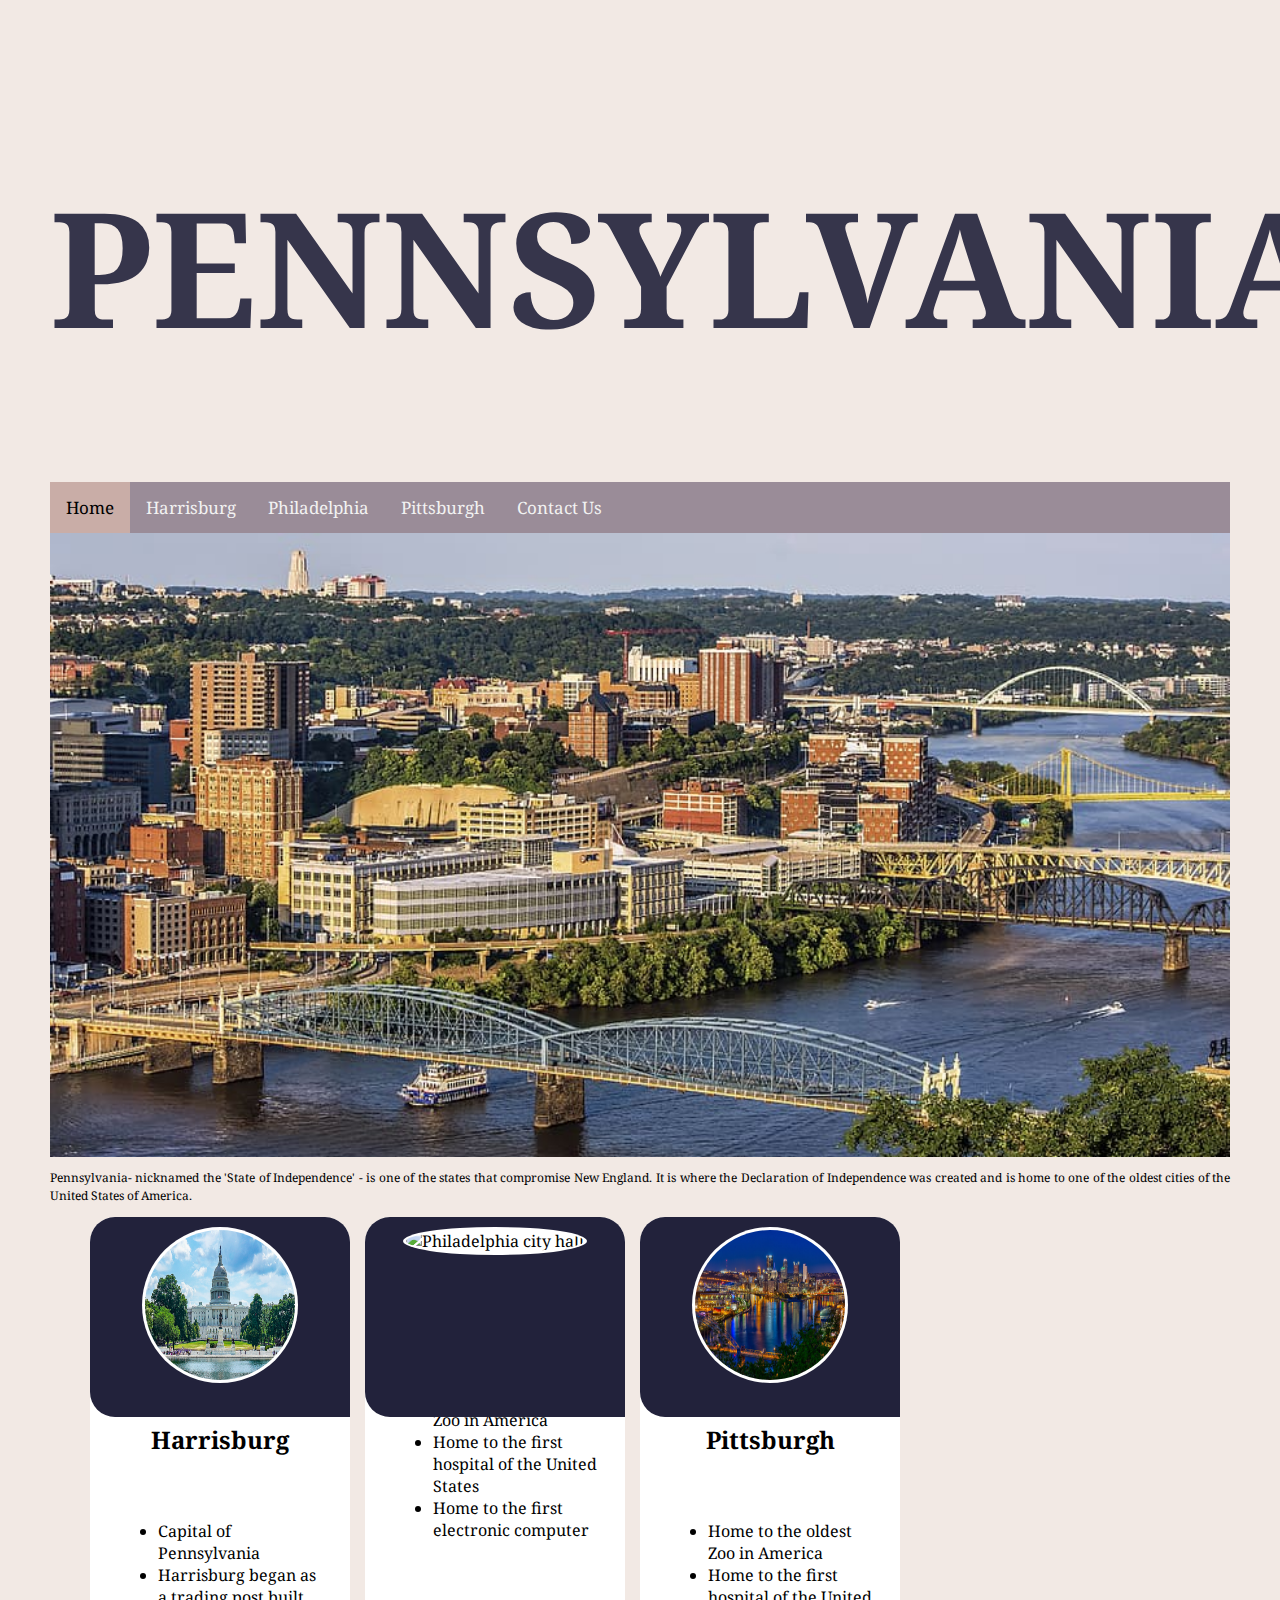
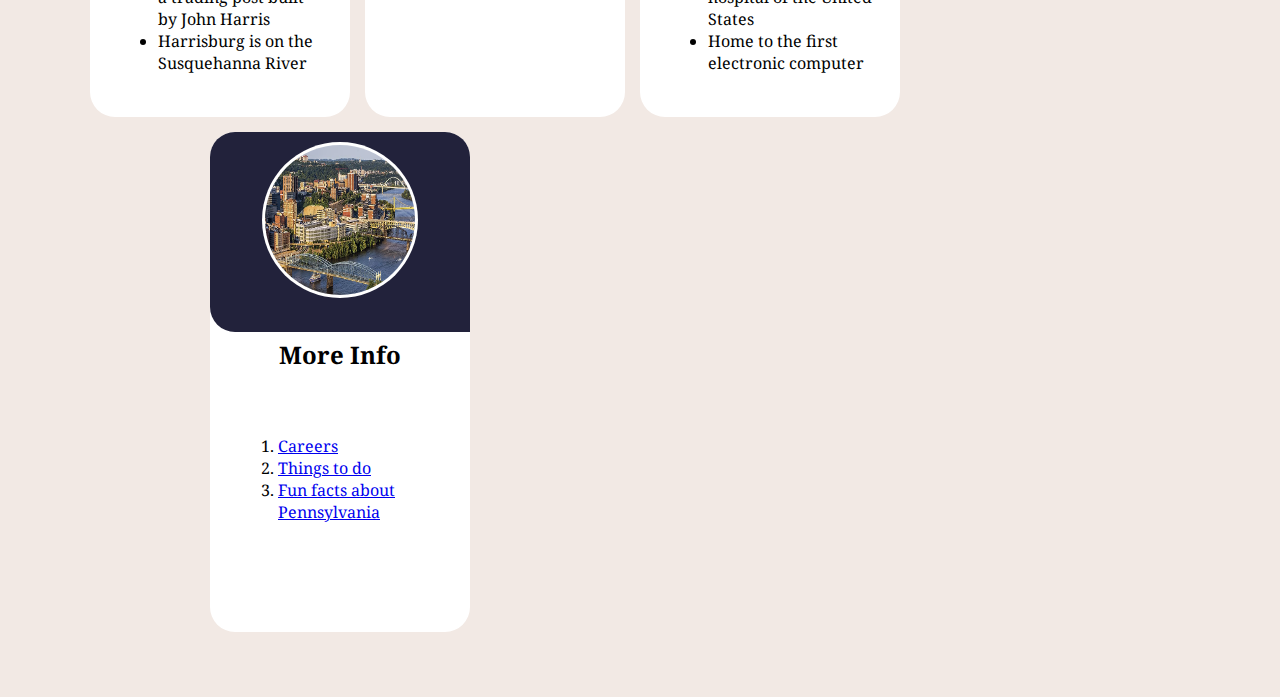
==== index.html @ 27f85c90 "Add files via upload" ====
<!DOCTYPE html>
<html lang="en">
<head>
    <meta charset="UTF-8">
    <meta name="viewport" content="width= , initial-scale=1.0">
    <title>Pennsylvania</title>
    <link rel ="stylesheet" href="style.css"/>
    <script src="script.js" defer></script>
</head>
<body>
    <h1> PENNSYLVANIA </h1>
    <div class="topnav">
        <a class="active" href="index.html">Home</a>
        <a href="Harrisburg.html">Harrisburg</a>
        <a href="Philadelphia.html">Philadelphia</a>
        <a href="Pittsburgh.html">Pittsburgh</a>
        <a href="Contact.html"> Contact Us</a>
    </div>
    <div class ="pennsylvania"> </div>
        <img src="Images/pennsylvania_bridge.jpeg" alt="Image of city in Pennsylvania">
    </div>
    <p>
        Pennsylvania- nicknamed the 'State of Independence' - is  one of the states that compromise New England. It is where the Declaration of Independence was created and is home to one of the oldest cities of the United States of America. 
    </p>
    <div class="slide-container">
        <div class ="slide-content">
            <div class="card">
                <div class = "image-content">
                    <span class="overlay"></span>
                    <div class ="card-image">
                        <img src="Images/Harrisburg.jpeg" alt="Harrisburg capitol building" class="card-img"
                    </div>
                </div>
                <div class="card-content">
                    <h2 class="city">Harrisburg</h2>
                    <p class="description"> <ul><li>Capital of Pennsylvania</li><li>Harrisburg began as a trading post built by John Harris</li><li>Harrisburg is on the Susquehanna River</li></ul></p>


                
            </div>
        </div>
    </div>
    <div class="slide-container">
        <div class ="slide-content">
            <div class="card">
                <div class = "image-content">
                    <span class="overlay"></span>
                    <div class ="card-image">
                        <img src="Images/Philadelphia.jpeg" alt="Philadelphia city hall" class="card-img"
                    </div>
                </div>
                <div class="card-content">
                    <h2 class="city">Philadelphia</h2>
                    <p class="description"> <ul><li>Home to the oldest Zoo in America</li><li>Home to the first hospital of the United States</li><li>Home to the first electronic computer</li></ul></p>


                
            </div>
        </div>
    </div>
    <div class="slide-container">
        <div class ="slide-content">
            <div class="card">
                <div class = "image-content">
                    <span class="overlay"></span>
                    <div class ="card-image">
                        <img src="Images/Pittsburgh.jpeg" alt="Pittsburgh aerial photo" class="card-img"
                    </div>
                </div>
                <div class="card-content">
                    <h2 class="city">Pittsburgh</h2>
                    <p class="description"> <ul><li>Home to the oldest Zoo in America</li><li>Home to the first hospital of the United States</li><li>Home to the first electronic computer</li></ul></p>
            </div>
        </div>
    </div>
    <div class="slide-container">
        <div class ="slide-content">
            <div class="card">
                <div class = "image-content">
                    <span class="overlay"></span>
                    <div class ="card-image">
                        <img src="Images/pennsylvania_bridge.jpeg" alt="Image of Pennsylvania" class="card-img"
                    </div>
                </div>
                <div class="card-content">
                    <h2 class="city">More Info</h2>
                    <p class="description"> <ol><li><a href="https://www.employment.pa.gov/Pages/default.aspx" target="_blank">Careers</a></li>
                        <li><a href="https://travel.usnews.com/features/top-things-to-do-in-pennsylvania" target="_blank"> Things to do </a></li>
                        <li><a href="https://www.destguides.com/united-states/pennsylvania/pennsylvania-facts" target="_blank"> Fun facts about Pennsylvania </a></li></ol></p>
            </div>
        </div>
    </div>
    
</body>

</html>
---- style.css ----
@import url('https://fonts.googleapis.com/css2?family=Noto+Serif&display=swap');

@viewport {
    width: device-width;
    zoom: 1.0;
}

h1 {
    color: #22223B;
    font-size: 10rem;
    text-align: center;
    opacity: 0.9;

}
.topnav {
    background-color: #9A8C98;
    overflow: hidden;
}

.topnav a {
    float: left;
    color: #f2f2f2;
    text-align: center;
    padding: 14px 16px;
    text-decoration: none;
    font-size: 17px;
}

.topnav a:hover {
    background-color: #4A4E69;
    color: black;
}

.topnav a.active {
    background-color: #C9ADA7;
    color: black;
}

body {
    background-color: #F2E9E4;
    display: flex;
    flex-direction: column;
    font-family: "NOTO SERIF", serif;
    margin: 50px;
    min-height: 100vh;
    align-items: normal;
}

.pennsylvania{
    max-width: 100%;
    height: auto;
    
}

p {
    font-size:20px;
    text-align: justify;
    line-height: 1.5;
   
}

.slide-content{
    margin: 0 40px;
}
.card{
    width: 260px;
    height: 500px;
    border-radius: 25px;
    background-color: #FFF;
    float: left;
    margin: 0 15px 15px 0;
}


.image-content, 
.card-content{
    display: flex;
    flex-direction: column;
    align-items: center;
    padding: 10px 14px;
}

.image-content{
    position: relative;
    row-gap: 5px;
}
.overlay{
    position: absolute;
    left:0;
    top:0;
    height: 200px;
    width: 100%;
    background: #22223B;
    border-radius: 25px 25px 0 25px;

}
.card-img{
    position: relative;
    height: 150px;
    width: 150px;
    border-radius: 50%;
    background: #FFF;
    padding: 3px;
}

.card-img .card-img{
    height: 100%;
    width: 100%;
    object-fit: cover;
    border-radius: 50%;
    border: 4px solid #22223B;
   
}

.name{
    font-size:18px;
    font-weight: 500;
    color: #333;
}

.description{
    font-size: 14px;
    color: #707070;
    text-align: center;
}


table{
table-layout: fixed;
width: 100%;
padding-top: 15px
}

table, th, td{
    border: 2px solid;

}
th,td{
    padding: 20px;
}

input[type=text], select, textarea {
    width: 100%; 
    padding: 15px;
    border: 1px solid #4A4E69;
    border-radius: 4px; 
    box-sizing: border-box; 
    margin-top: 6px; 
    margin-bottom: 16px; 
    resize: vertical 
}

button{
    background-color: #22223B ;
    color: white;
    border: none;
    padding: 15px 30px;
    text-align: center;
    text-decoration: none;
    display: inline-block;
    font-size: 16px;
    cursor: pointer;
}
  
  .container {
    border-radius: 5px;
    background-color: #f2f2f2;
    padding: 20px;
  }

p{
    font-size: 12px;
}
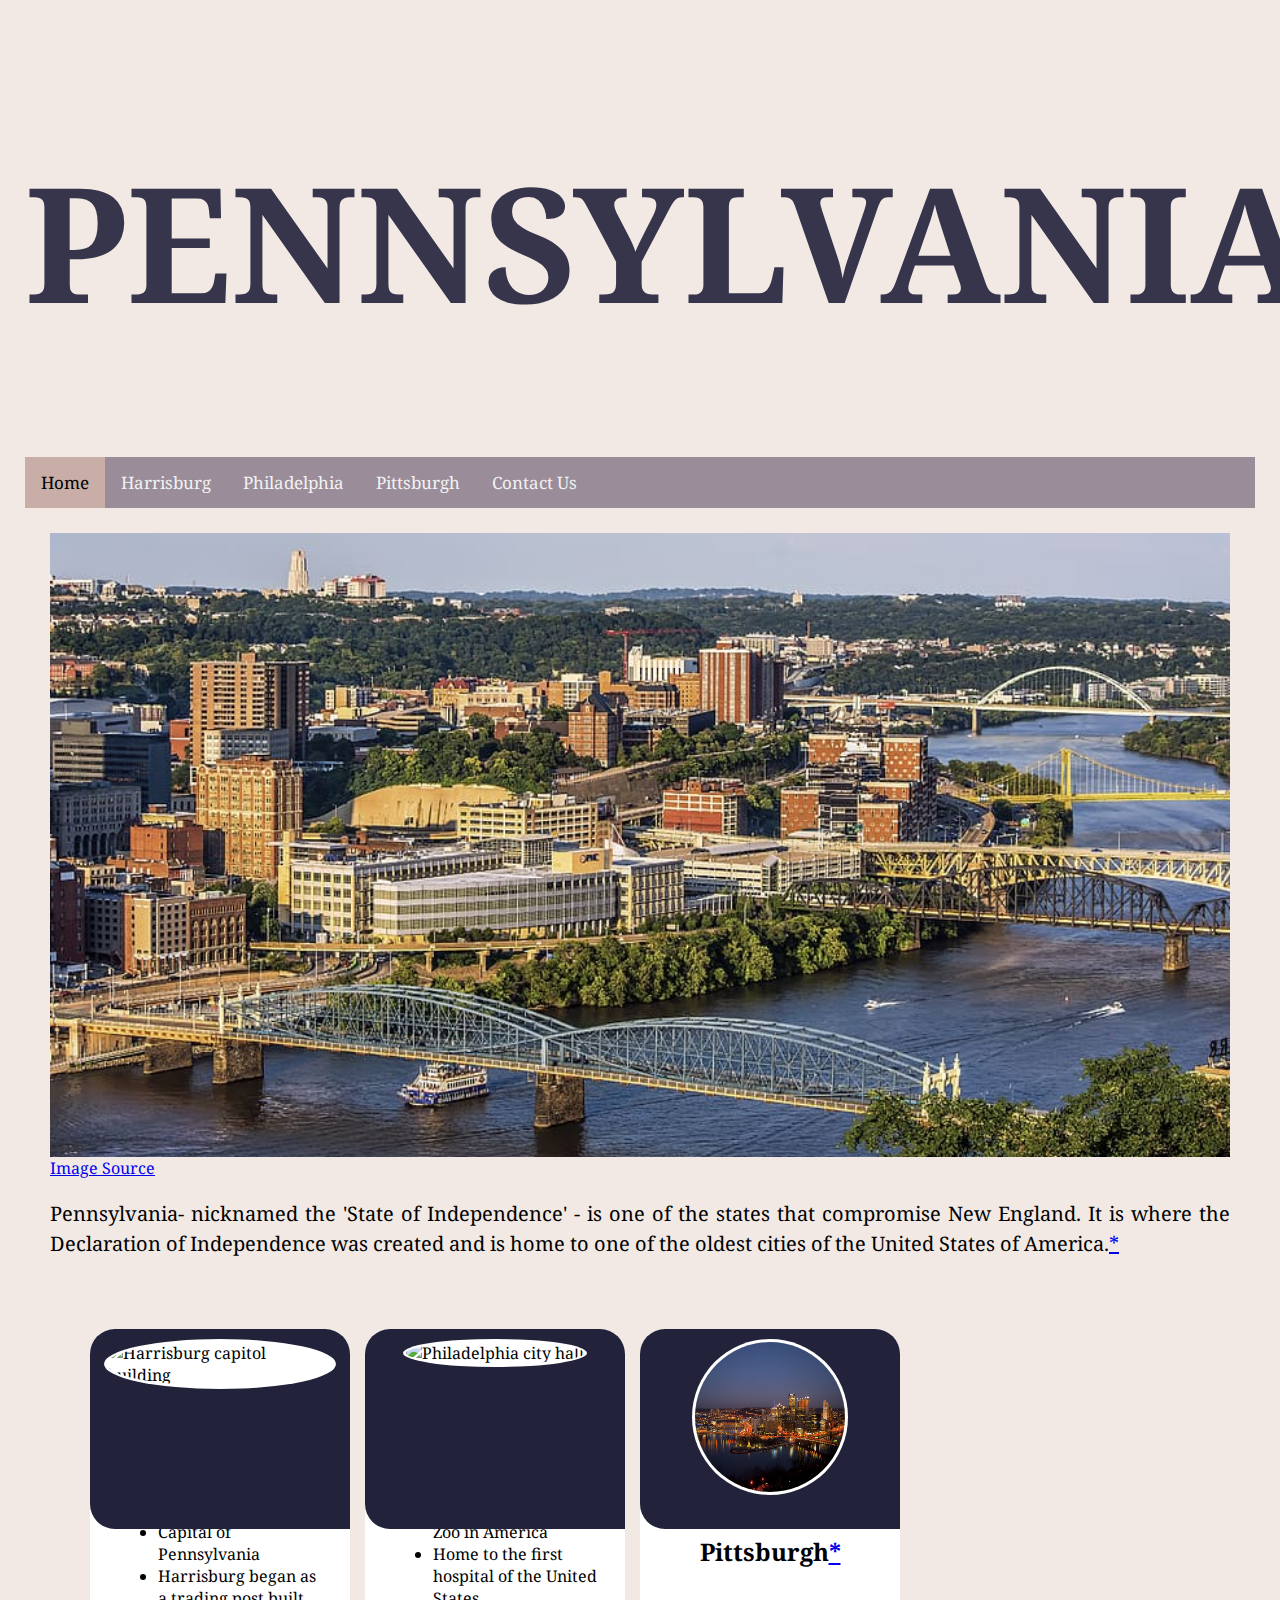
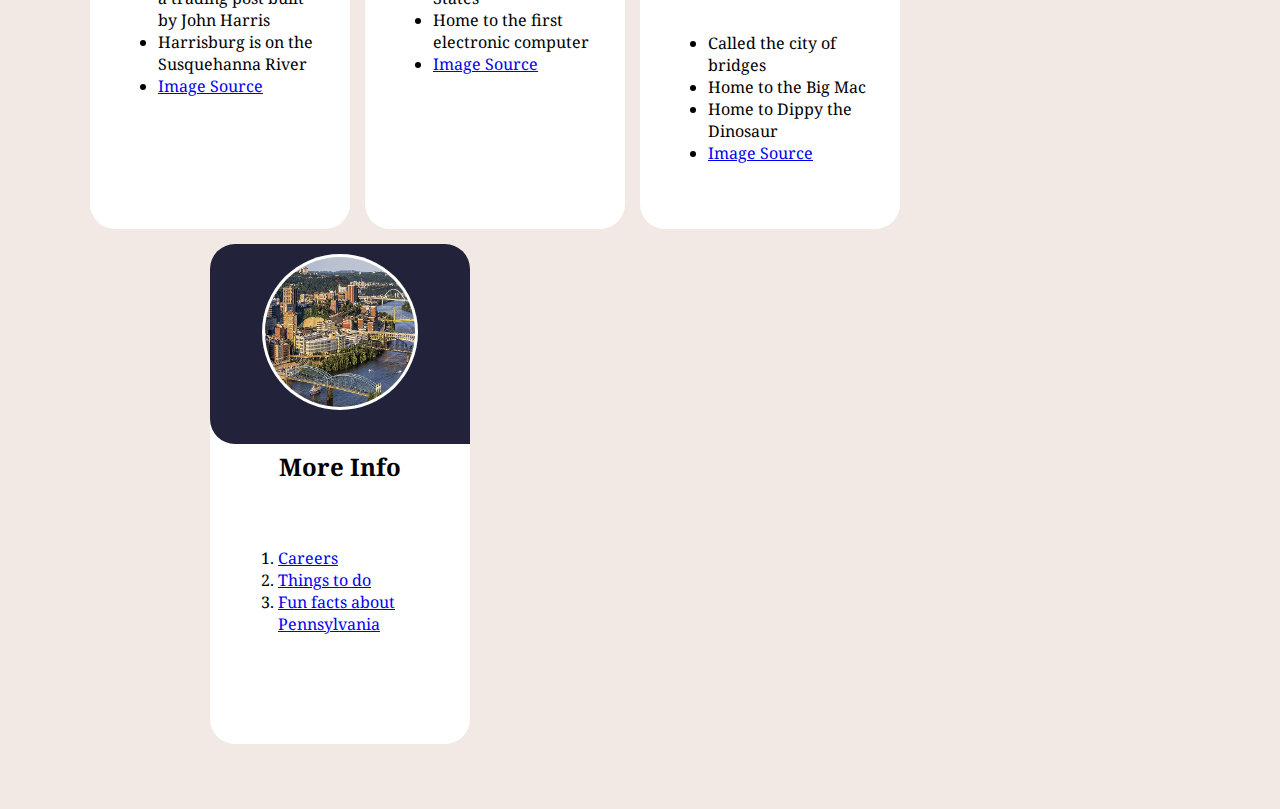
==== commit 438f326b: "Add files via upload" ====
--- a/index.html
+++ b/index.html
@@ -7,8 +7,11 @@
     <link rel ="stylesheet" href="style.css"/>
     <script src="script.js" defer></script>
 </head>
+<header>
+    <h1> PENNSYLVANIA </h1>
+</header>
 <body>
-    <h1> PENNSYLVANIA </h1>
+<nav>
     <div class="topnav">
         <a class="active" href="index.html">Home</a>
         <a href="Harrisburg.html">Harrisburg</a>
@@ -16,24 +19,29 @@
         <a href="Pittsburgh.html">Pittsburgh</a>
         <a href="Contact.html"> Contact Us</a>
     </div>
-    <div class ="pennsylvania"> </div>
-        <img src="Images/pennsylvania_bridge.jpeg" alt="Image of city in Pennsylvania">
-    </div>
-    <p>
-        Pennsylvania- nicknamed the 'State of Independence' - is  one of the states that compromise New England. It is where the Declaration of Independence was created and is home to one of the oldest cities of the United States of America. 
-    </p>
+</nav>
+    <main>
+        <div class ="pennsylvania"> </div>
+            <img src="images/pennsylvania_bridge.jpeg" alt="Image of city in Pennsylvania">
+            <a href="https://pixabay.com/photos/pittsburgh-city-bridges-buildings-4391374/"> Image Source </a>
+        </div>
+        <p>
+            Pennsylvania- nicknamed the 'State of Independence' - is  one of the states that compromise New England. It is where the Declaration of Independence was created and is home to one of the oldest cities of the United States of America.<a href="https://en.wikipedia.org/wiki/Pennsylvania">*</a> 
+        </p>
+    </main>
+    <aside>
     <div class="slide-container">
         <div class ="slide-content">
             <div class="card">
                 <div class = "image-content">
                     <span class="overlay"></span>
                     <div class ="card-image">
-                        <img src="Images/Harrisburg.jpeg" alt="Harrisburg capitol building" class="card-img"
+                        <img src="images/Harrisburg.jpeg" alt="Harrisburg capitol building" class="card-img"
                     </div>
                 </div>
                 <div class="card-content">
-                    <h2 class="city">Harrisburg</h2>
-                    <p class="description"> <ul><li>Capital of Pennsylvania</li><li>Harrisburg began as a trading post built by John Harris</li><li>Harrisburg is on the Susquehanna River</li></ul></p>
+                    <h2 class="city">Harrisburg<a href="https://kids.britannica.com/kids/article/Harrisburg/345916#:~:text=Factories%20in%20Harrisburg%20produce%20steel,trade%20with%20the%20Susquehanna%20Indians.">*</a></h2>
+                    <p class="description"> <ul><li>Capital of Pennsylvania</li><li>Harrisburg began as a trading post built by John Harris</li><li>Harrisburg is on the Susquehanna River</li><li><a href="https://commons.wikimedia.org/wiki/File:State_Capitol_building_in_Harrisburg_Pennsylvania.jpg"> Image Source </a></li></ul></p>
 
 
                 
@@ -46,12 +54,12 @@
                 <div class = "image-content">
                     <span class="overlay"></span>
                     <div class ="card-image">
-                        <img src="Images/Philadelphia.jpeg" alt="Philadelphia city hall" class="card-img"
+                        <img src="images/Philadelphia.jpeg" alt="Philadelphia city hall" class="card-img"
                     </div>
                 </div>
                 <div class="card-content">
-                    <h2 class="city">Philadelphia</h2>
-                    <p class="description"> <ul><li>Home to the oldest Zoo in America</li><li>Home to the first hospital of the United States</li><li>Home to the first electronic computer</li></ul></p>
+                    <h2 class="city">Philadelphia<a href="https://medium.com/the-philly-melting-pot/e-weird-philly-50-strange-facts-about-philadelphia-433b7f96380b">*</a></h2>
+                    <p class="description"> <ul><li>Home to the oldest Zoo in America</li><li>Home to the first hospital of the United States</li><li>Home to the first electronic computer</li><li><a href="https://commons.wikimedia.org/wiki/File:CITY_HALL_PHILADELPHIA.jpg"> Image Source </a></li></ul></p>
 
 
                 
@@ -64,12 +72,12 @@
                 <div class = "image-content">
                     <span class="overlay"></span>
                     <div class ="card-image">
-                        <img src="Images/Pittsburgh.jpeg" alt="Pittsburgh aerial photo" class="card-img"
+                        <img src="images/Pittsburgh.jpeg" alt="Pittsburgh aerial photo" class="card-img"
                     </div>
                 </div>
                 <div class="card-content">
-                    <h2 class="city">Pittsburgh</h2>
-                    <p class="description"> <ul><li>Home to the oldest Zoo in America</li><li>Home to the first hospital of the United States</li><li>Home to the first electronic computer</li></ul></p>
+                    <h2 class="city">Pittsburgh<a href="https://www.zumper.com/blog/surprising-facts-about-pittsburgh/">*</a></h2>
+                    <p class="description"> <ul><li>Called the city of bridges</li><li>Home to the Big Mac</li><li>Home to Dippy the Dinosaur</li><li><a href="https://flic.kr/p/dWZ8PR"> Image Source </a></li></ul></p>
             </div>
         </div>
     </div>
@@ -79,7 +87,7 @@
                 <div class = "image-content">
                     <span class="overlay"></span>
                     <div class ="card-image">
-                        <img src="Images/pennsylvania_bridge.jpeg" alt="Image of Pennsylvania" class="card-img"
+                        <img src="images/pennsylvania_bridge.jpeg" alt="Image of Pennsylvania" class="card-img"
                     </div>
                 </div>
                 <div class="card-content">
@@ -90,7 +98,7 @@
             </div>
         </div>
     </div>
-    
+</aside>
 </body>
 
 </html>--- a/style.css
+++ b/style.css
@@ -36,13 +36,13 @@
     color: black;
 }
 
-body {
+body, main, aside{
     background-color: #F2E9E4;
     display: flex;
     flex-direction: column;
     font-family: "NOTO SERIF", serif;
-    margin: 50px;
-    min-height: 100vh;
+    margin: 25px;
+    min-height: 50vh;
     align-items: normal;
 }
 
@@ -128,7 +128,7 @@
 table{
 table-layout: fixed;
 width: 100%;
-padding-top: 15px
+padding-top: 0px
 }
 
 table, th, td{
@@ -168,6 +168,3 @@
     padding: 20px;
   }
 
-p{
-    font-size: 12px;
-}